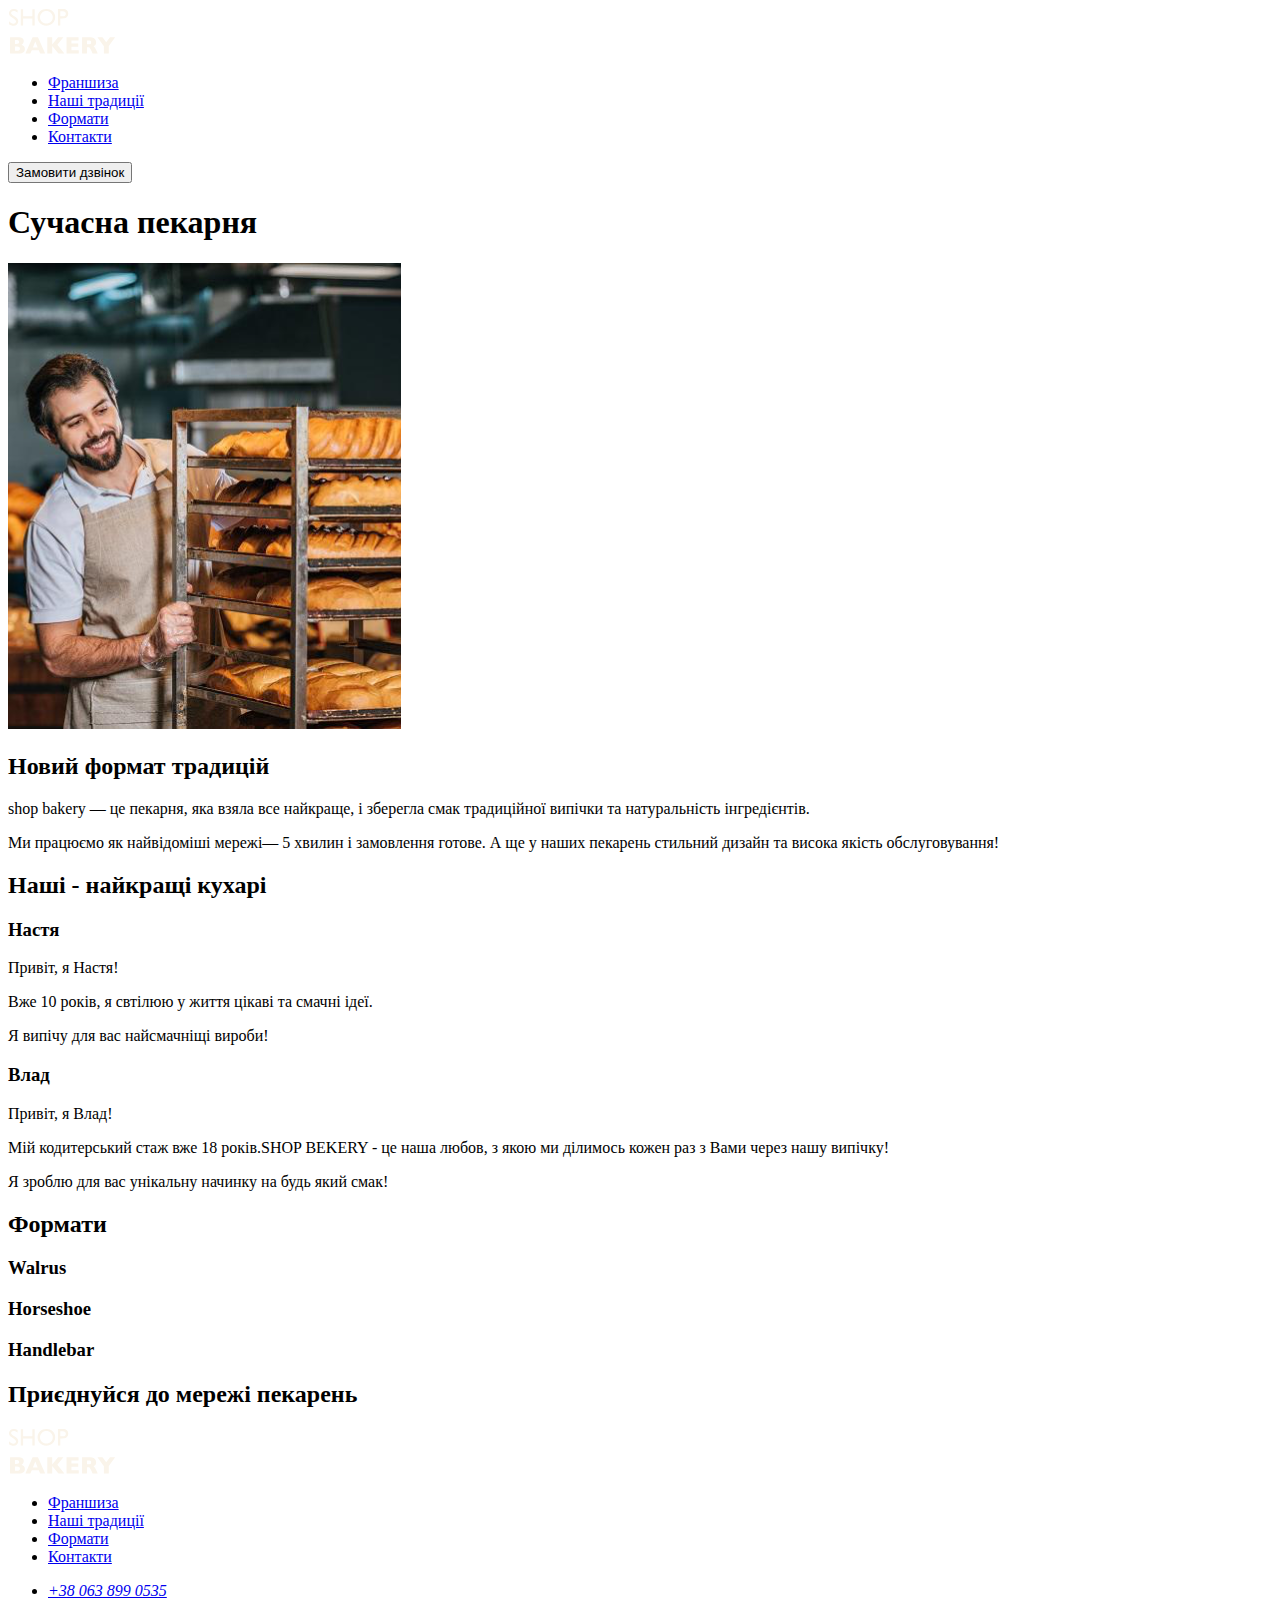
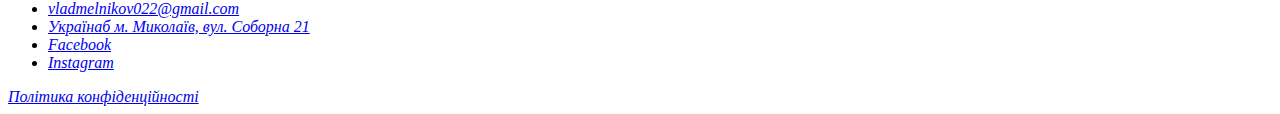
==== index.html @ 8a580784 "Update index.html and add images" ====
<!DOCTYPE html>
<html lang="uk">

<head>
    <meta charset="UTF-8">
    <meta http-equiv="X-UA-Compatible" content="ie=edge">
    <meta name="viewport" content="width=device-width, initial-scale=1.0">
    <title>Сучасна пекарня</title>
</head>

<body>
    <header>
        <nav>
            <a href="#"></a>
            <img src="sources/img/logo.svg" alt="Сучасна пекарня логотип">

            <ul>
                <li><a href="#">Франшиза</a></li>
                <li><a href="#">Наші традиції</a></li>
                <li><a href="#">Формати</a></li>
                <li><a href="#">Контакти</a></li>
            </ul>
        </nav>
        <button type="button">Замовити дзвінок</button>
    </header>

    <main>

        <section>
            <h1>Сучасна пекарня</h1>
            <img src="sources/img/baker-man.png" alt="Випічка батонів">
        </section>
        <section>

            <h2>Новий формат традицій</h2>
            <p><span>shop bakery</span> — це пекарня, яка взяла все найкраще, і зберегла смак традиційної випічки та
                натуральність інгредієнтів.
            </p>
            <p>
                Ми працюємо як найвідоміші мережі—
                <span>5 хвилин і замовлення готове</span>.
                А ще у наших пекарень стильний дизайн
                та висока якість обслуговування!
            </p>

        </section>
        <section>
            <h2>Наші - найкращі кухарі</h2>
            <article>
                <li>
                    <h3>Настя</h3>
                    <P>Привіт, я Настя!</P>
                    <P>
                        Вже 10 років, я свтілюю
                        у життя цікаві та смачні ідеї.
                    </P>
                    <P>
                        Я випічу для вас
                        найсмачніщі вироби!
                    </P>
                </li>
            </article>
            <article>
                <li>
                    <h3>Влад</h3>
                    <P>Привіт, я Влад!</P>
                    <P>
                        Мій кодитерський стаж вже 18 років.SHOP BEKERY - це наша любов, з якою ми ділимось кожен раз з
                        Вами
                        через нашу випічку!
                    </P>
                    <P>Я зроблю для вас унікальну начинку на будь який смак!</P>
                </li>
            </article>
        </section>
        <section>
            <h2>Формати</h2>
            <article>
                <li>
                    <h3 lang="'en">Walrus</h3>
                </li>
            </article>
            <article>
                <li>
                    <h3 lang="'en">Horseshoe</h3>
                </li>
            </article>
            <article>
                <li>
                    <h3 lang="'en">Handlebar</h3>
                </li>
            </article>
        </section>
        <section>
            <h2>Приєднуйся до мережі пекарень</h2>

        </section>

    </main>

    <footer>
        <nav>
            <img src="sources/img/logo.svg" alt="Сучасна пекарня логотип">
            <ul>
                <li><a href="#">Франшиза</a></li>
                <li><a href="#">Наші традиції</a></li>
                <li><a href="#">Формати</a></li>
                <li><a href="#">Контакти</a></li>
            </ul>
        </nav>
        <address>
            <ul>
                <li><a href="tel:+38 063 899 0535">+38 063 899 0535</a></li>
                <li><a href="mailto:vladmelnikov022@gmail.com">vladmelnikov022@gmail.com</a></li>
                <li><a href="https://maps.app.goo.gl/emS9zmw4kf6QyqG59" target="_blank">Українаб м. Миколаїв, вул. Соборна 21</a></li>

                <li><a href="#">Facebook</a></li>
                <li><a href="#">Instagram</a></li>
            </ul>
            <a href="#" target="_blank">Політика конфіденційності</a>
        </address>
        
    </footer>

</body>


</html>
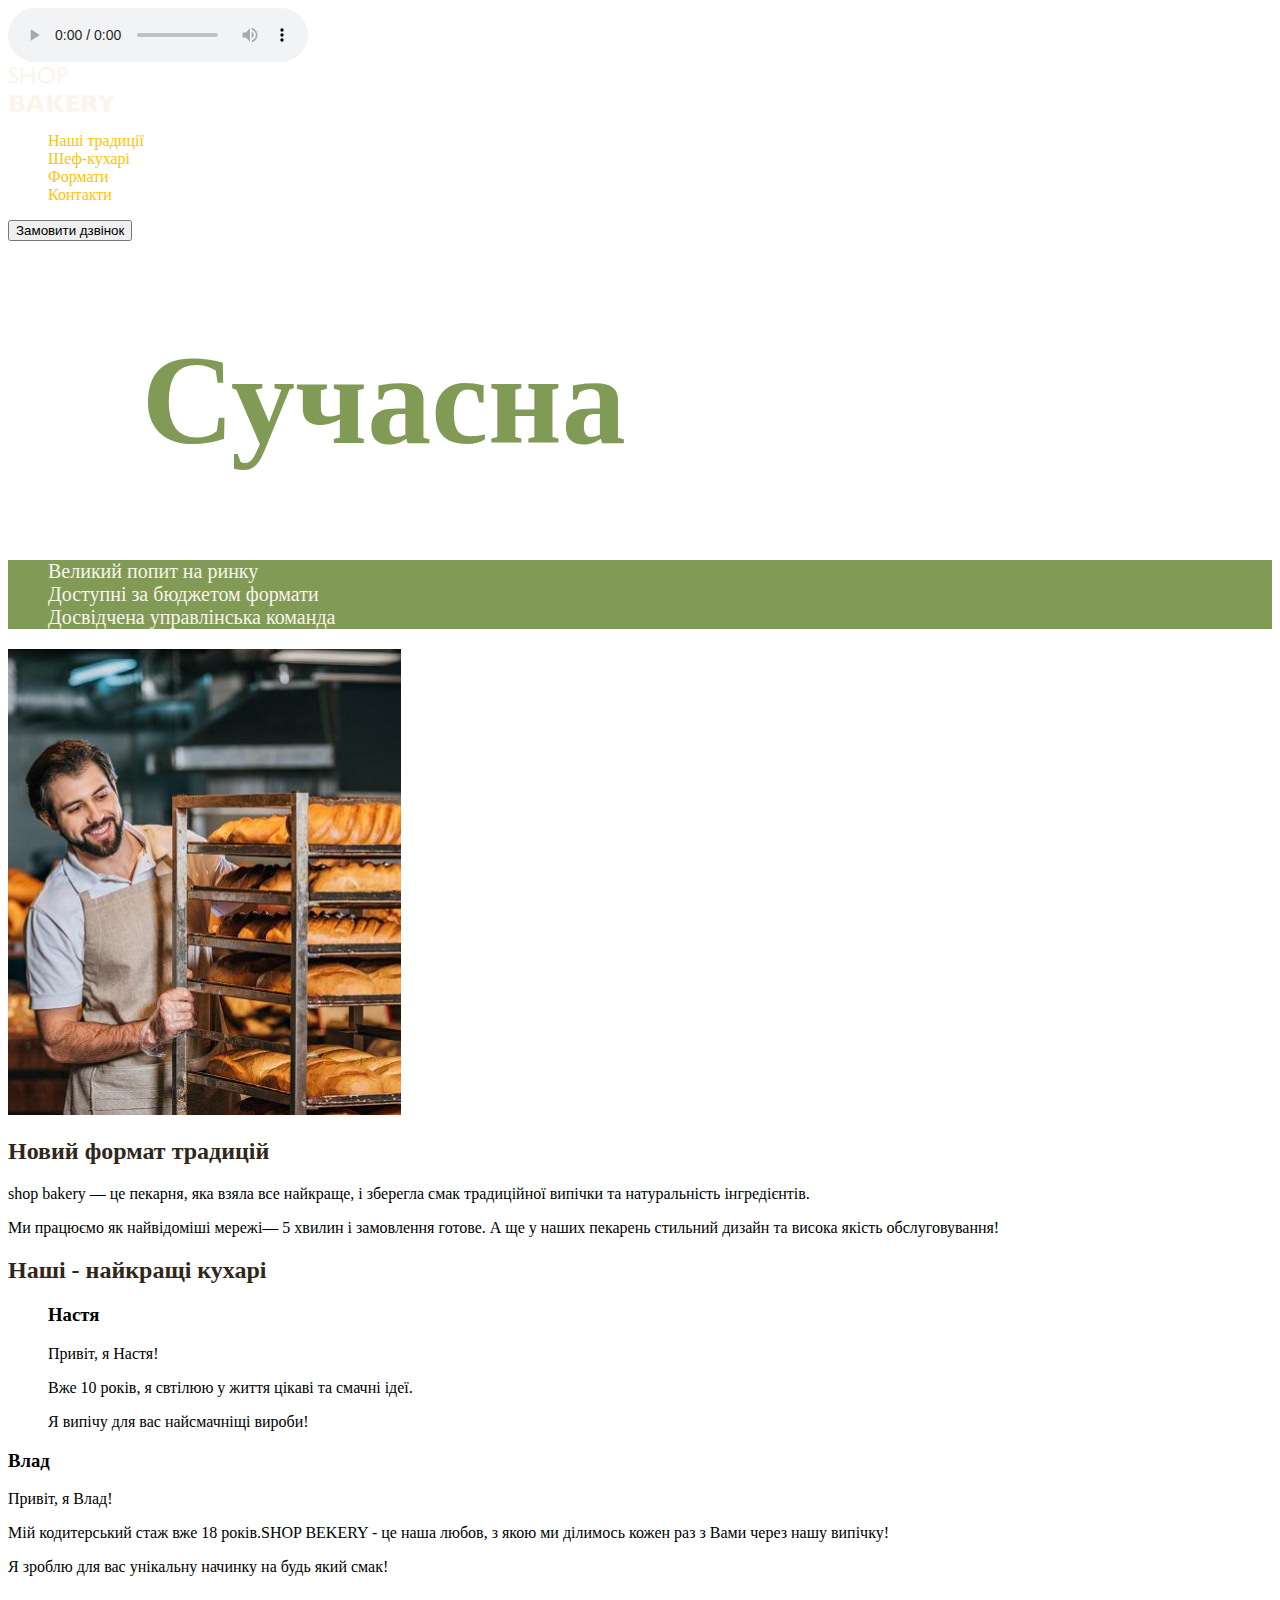
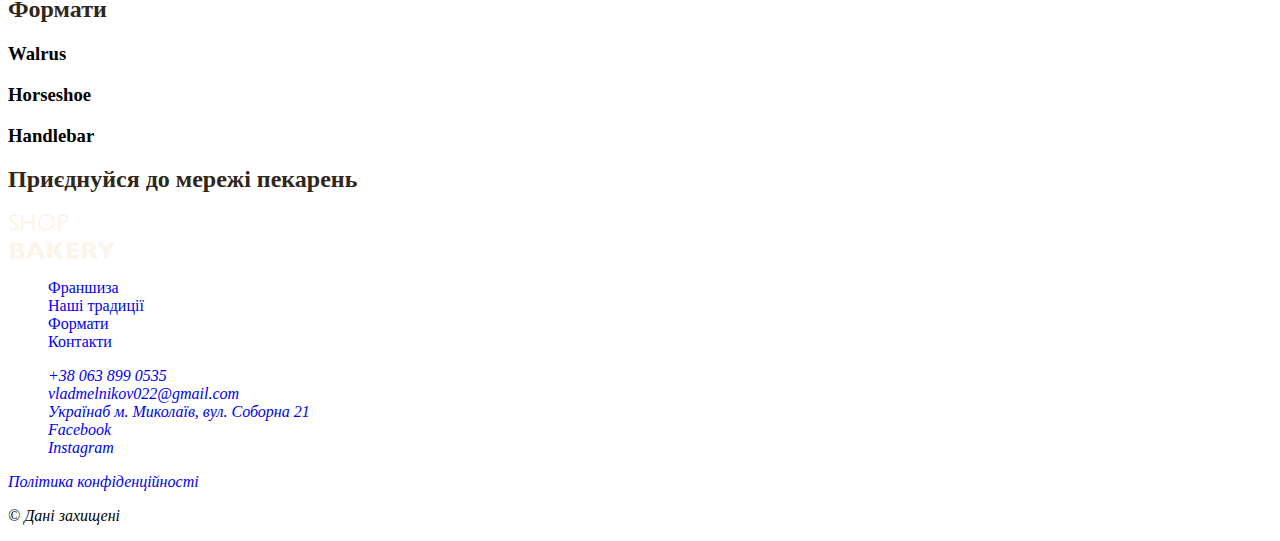
==== commit a72c06fb: "New feautures" ====
--- a/index.html
+++ b/index.html
@@ -6,33 +6,56 @@
     <meta http-equiv="X-UA-Compatible" content="ie=edge">
     <meta name="viewport" content="width=device-width, initial-scale=1.0">
     <title>Сучасна пекарня</title>
+    <link rel="stylesheet" href="./styles/css/styles.css">
 </head>
 
 <body>
     <header>
+
+        <audio controls>
+            <source src="files/path/my.mp3">
+        </audio>
         <nav>
-            <a href="#"></a>
-            <img src="sources/img/logo.svg" alt="Сучасна пекарня логотип">
-
+            <a href="./index.html">
+                <img src="sources/img/logo.svg" alt="Сучасна пекарня логотип">
+            </a>
             <ul>
-                <li><a href="#">Франшиза</a></li>
-                <li><a href="#">Наші традиції</a></li>
-                <li><a href="#">Формати</a></li>
-                <li><a href="#">Контакти</a></li>
+                <li><a class="header-link" href="#tradition-section">Наші традиції</a></li>
+                <li><a class="header-link" href="#chefs-section">Шеф-кухарі</a></li>
+                <li><a class="header-link" href="#formats-section">Формати</a></li>
+                <li><a class="header-link" href="#contact-section">Контакти</a></li>
             </ul>
         </nav>
-        <button type="button">Замовити дзвінок</button>
+        <button class="main-btn">Замовити дзвінок</button>
     </header>
-
     <main>
 
+        
         <section>
-            <h1>Сучасна пекарня</h1>
+            <h1 class="hero-title"><span class="modern-bakery">Сучасна</span> пекарня</h1>
+        </section>
+        
+        <section id="traditions-section">
+            <ul class="advantages-list">
+                <li>Великий попит на ринку</li>
+                <li>Доступні за бюджетом формати</li>
+                <li>Досвідчена управлінська команда</li>
+            </ul>
+        </section>
+        
+        <section id="formats-section">
             <img src="sources/img/baker-man.png" alt="Випічка батонів">
         </section>
+        
+        <section id="chefs-section">
+        </section>
+
+        <section id="contact-section">
+        </section>
+
         <section>
 
-            <h2>Новий формат традицій</h2>
+            <h2 class="main-title">Новий формат традицій</h2>
             <p><span>shop bakery</span> — це пекарня, яка взяла все найкраще, і зберегла смак традиційної випічки та
                 натуральність інгредієнтів.
             </p>
@@ -45,20 +68,22 @@
 
         </section>
         <section>
-            <h2>Наші - найкращі кухарі</h2>
+            <h2 class="main-title">Наші - найкращі кухарі</h2>
             <article>
-                <li>
-                    <h3>Настя</h3>
-                    <P>Привіт, я Настя!</P>
-                    <P>
-                        Вже 10 років, я свтілюю
-                        у життя цікаві та смачні ідеї.
-                    </P>
-                    <P>
-                        Я випічу для вас
-                        найсмачніщі вироби!
-                    </P>
-                </li>
+                <ul>
+                    <li>
+                        <h3>Настя</h3>
+                        <P>Привіт, я Настя!</P>
+                        <P>
+                            Вже 10 років, я свтілюю
+                            у життя цікаві та смачні ідеї.
+                        </P>
+                        <P>
+                            Я випічу для вас
+                            найсмачніщі вироби!
+                        </P>
+                    </li>
+                </ul>
             </article>
             <article>
                 <li>
@@ -74,7 +99,7 @@
             </article>
         </section>
         <section>
-            <h2>Формати</h2>
+            <h2 class="main-title">Формати</h2>
             <article>
                 <li>
                     <h3 lang="'en">Walrus</h3>
@@ -92,7 +117,7 @@
             </article>
         </section>
         <section>
-            <h2>Приєднуйся до мережі пекарень</h2>
+            <h2 class="main-title">Приєднуйся до мережі пекарень</h2>
 
         </section>
 
@@ -112,14 +137,16 @@
             <ul>
                 <li><a href="tel:+38 063 899 0535">+38 063 899 0535</a></li>
                 <li><a href="mailto:vladmelnikov022@gmail.com">vladmelnikov022@gmail.com</a></li>
-                <li><a href="https://maps.app.goo.gl/emS9zmw4kf6QyqG59" target="_blank">Українаб м. Миколаїв, вул. Соборна 21</a></li>
+                <li><a href="https://maps.app.goo.gl/emS9zmw4kf6QyqG59" target="_blank">Українаб м. Миколаїв, вул.
+                        Соборна 21</a></li>
 
                 <li><a href="#">Facebook</a></li>
                 <li><a href="#">Instagram</a></li>
             </ul>
             <a href="#" target="_blank">Політика конфіденційності</a>
+            <p>&copy; Дані захищені</p>
         </address>
-        
+
     </footer>
 
 </body>
--- a/styles/css/styles.css
+++ b/styles/css/styles.css
@@ -0,0 +1,57 @@
+:root {
+    --color-brand: #819b57
+}
+
+button > .main-btn {
+    color: #faf4ea;
+    background-color: var(--color-brand0);
+    border: 2px solid #819b57;
+    border-radius: 8px;
+}
+
+.button:hover {
+    color: crimson;
+    background-color: transparent;
+
+}
+
+.header-link {
+    color: rgb(255, 196, 0);
+}
+
+.header-link:hover {
+    color: #819b57;
+}
+
+ul, a {
+    list-style-type: none;
+    text-decoration: none;
+}
+
+.hero-title {
+    color: var(--bakery-landing-1-c-2, #ffffff);
+    text-align: center;
+    font-family: Poppins;
+    font-size: 128px;
+    font-style: normal;
+    font-weight: 900;
+    line-height: normal;
+}
+
+.modern-bakery {
+    color: #819B57;
+}
+
+.advantages-list {
+    background-color: #819B57;
+    color: var(--bakery-landing-1-background, #FAF4EA);
+    font-family: Poppins;
+    font-size: 20px;
+    font-style: normal;
+    font-weight: 300;
+    line-height: normal;
+}
+
+.main-title {
+    color: #31261A;
+}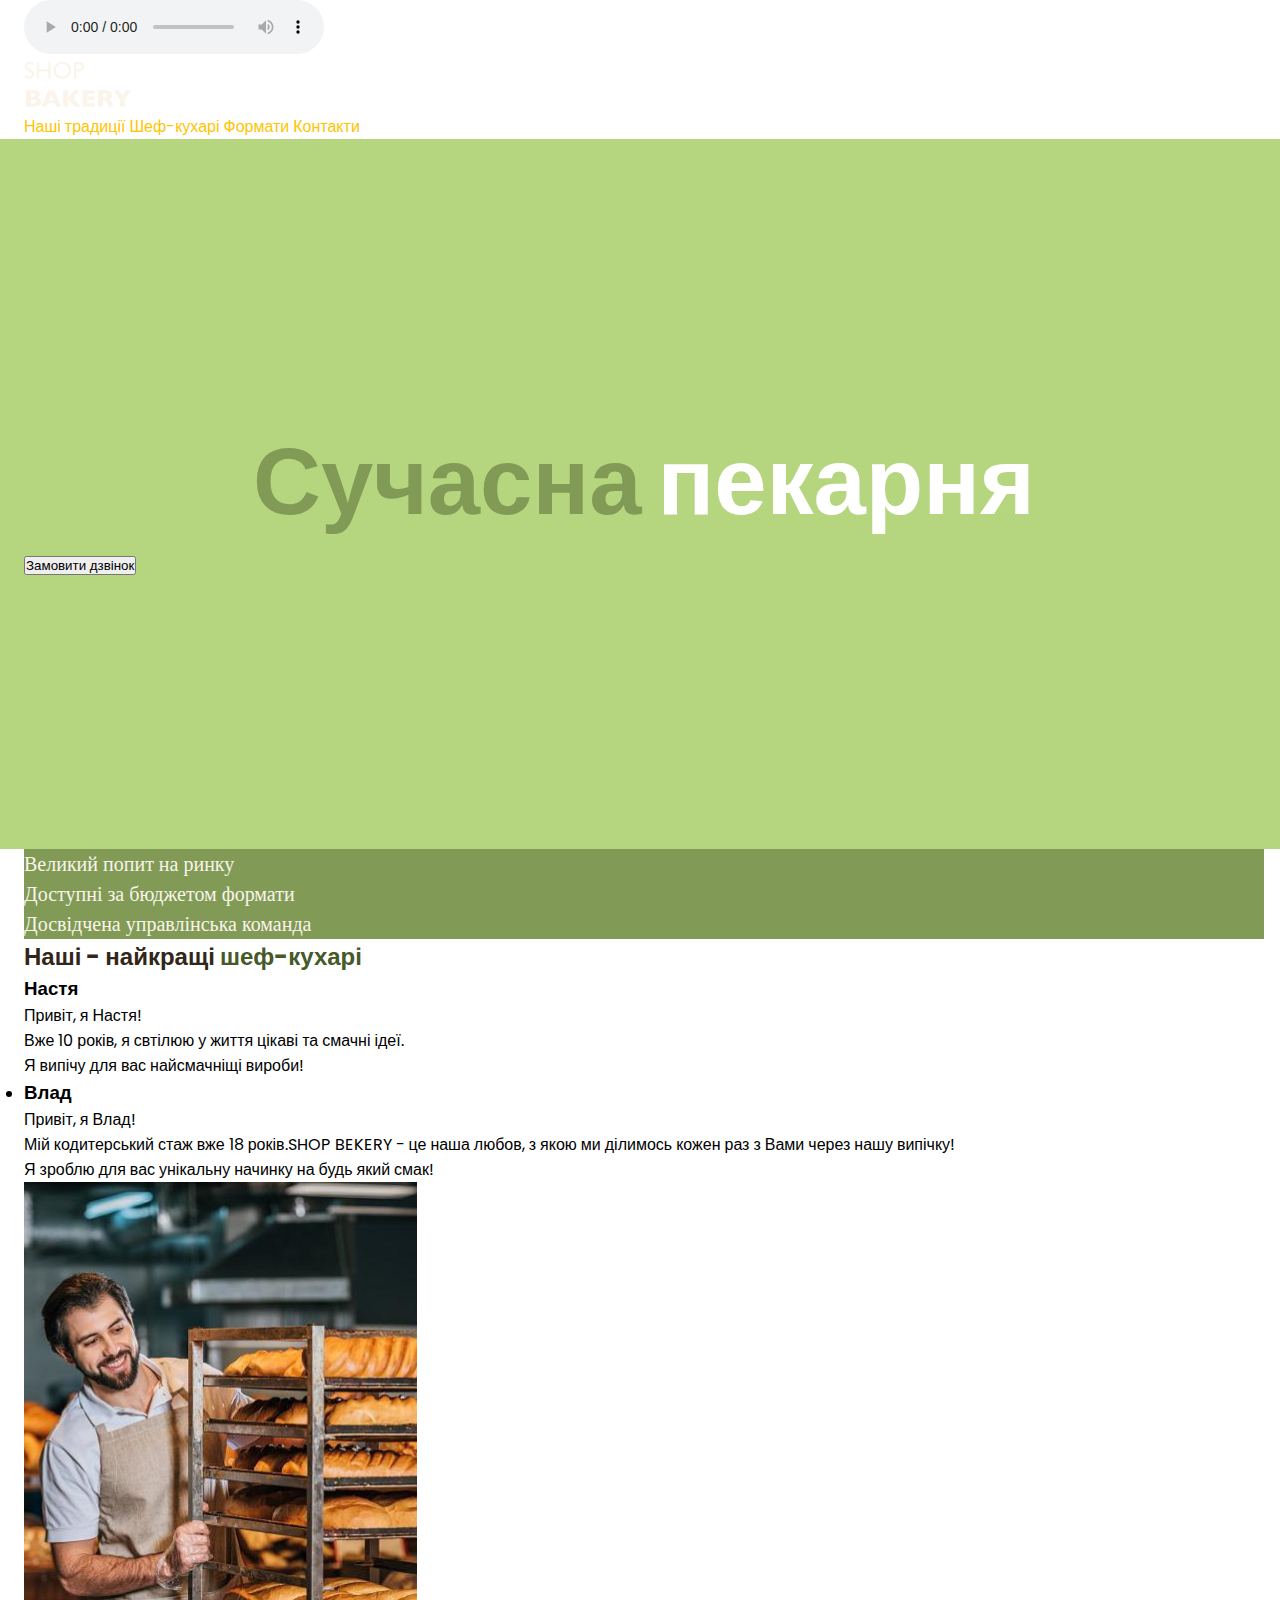
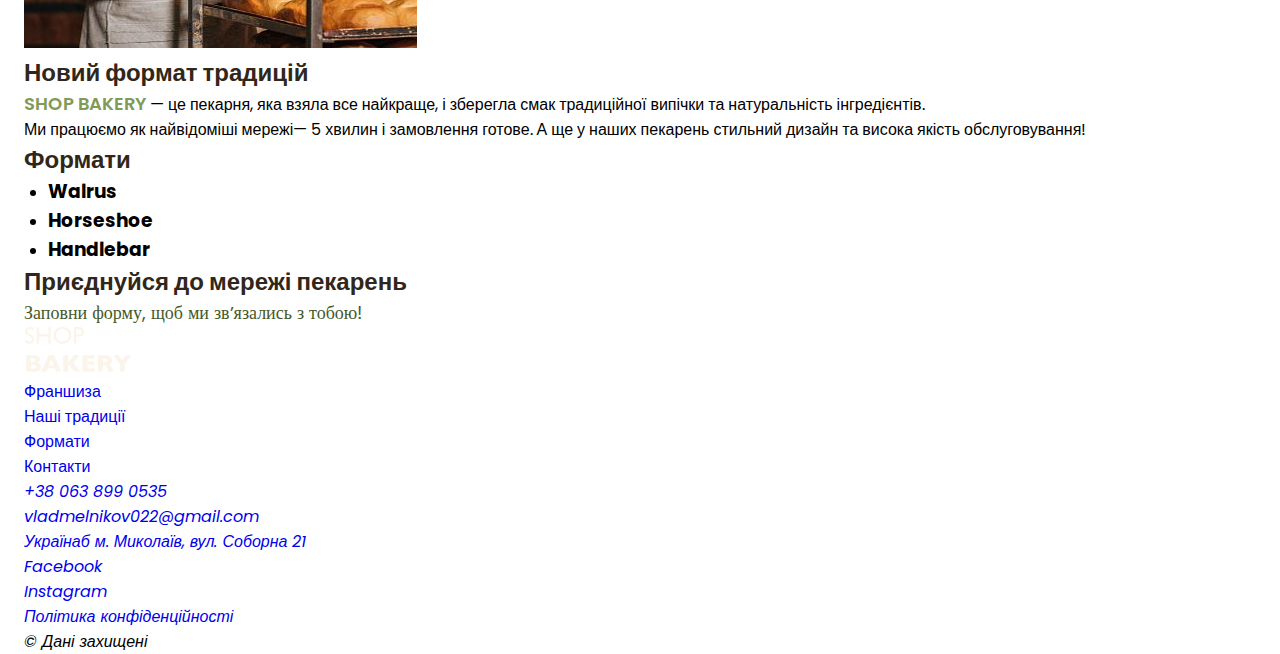
==== commit cec32476: "Add blocks center" ====
--- a/index.html
+++ b/index.html
@@ -6,147 +6,163 @@
     <meta http-equiv="X-UA-Compatible" content="ie=edge">
     <meta name="viewport" content="width=device-width, initial-scale=1.0">
     <title>Сучасна пекарня</title>
+    <link rel="preconnect" href="https://fonts.googleapis.com">
+    <link rel="preconnect" href="https://fonts.gstatic.com" crossorigin>
+    <link href="https://fonts.googleapis.com/css2?family=Poppins:wght@300;400;600;900&display=swap" rel="stylesheet">
     <link rel="stylesheet" href="./styles/css/styles.css">
 </head>
 
 <body>
     <header>
-
-        <audio controls>
-            <source src="files/path/my.mp3">
-        </audio>
-        <nav>
-            <a href="./index.html">
-                <img src="sources/img/logo.svg" alt="Сучасна пекарня логотип">
-            </a>
-            <ul>
-                <li><a class="header-link" href="#tradition-section">Наші традиції</a></li>
-                <li><a class="header-link" href="#chefs-section">Шеф-кухарі</a></li>
-                <li><a class="header-link" href="#formats-section">Формати</a></li>
-                <li><a class="header-link" href="#contact-section">Контакти</a></li>
-            </ul>
-        </nav>
-        <button class="main-btn">Замовити дзвінок</button>
+        <div class="container">
+            <audio controls>
+                <source src="files/path/my.mp3">
+            </audio>
+            <nav>
+                <a href="./index.html"><img src="sources/img/logo.svg" alt="Сучасна пекарня логотип">
+                </a>
+                <ul class="nav-bar">
+                    <li><a class="header-link" href="#tradition-section">Наші традиції</a></li>
+                    <li><a class="header-link" href="#chefs-section">Шеф-кухарі</a></li>
+                    <li><a class="header-link" href="#formats-section">Формати</a></li>
+                    <li><a class="header-link" href="#contact-section">Контакти</a></li>
+                </ul>
+            </nav>
+        </div>
     </header>
     <main>
 
-        
-        <section>
-            <h1 class="hero-title"><span class="modern-bakery">Сучасна</span> пекарня</h1>
+
+        <section class="hero-section">
+            <div class="container">
+                <h1 class="hero-title"><span class="modern-bakery">Сучасна</span> пекарня</h1>
+                <button class="main-btn">Замовити дзвінок</button>
+            </div>
         </section>
-        
+
         <section id="traditions-section">
-            <ul class="advantages-list">
-                <li>Великий попит на ринку</li>
-                <li>Доступні за бюджетом формати</li>
-                <li>Досвідчена управлінська команда</li>
-            </ul>
+            <div class="container">
+                <ul class="advantages-list">
+                    <li>Великий попит на ринку</li>
+                    <li>Доступні за бюджетом формати</li>
+                    <li>Досвідчена управлінська команда</li>
+                </ul>
+            </div>
         </section>
-        
+
         <section id="formats-section">
-            <img src="sources/img/baker-man.png" alt="Випічка батонів">
         </section>
-        
+
         <section id="chefs-section">
+            <div class="container">
+                <h2 class="main-title">Наші - найкращі <span class="chef-cook">шеф-кухарі</span></h2>
+                <article>
+                    <ul>
+                        <li>
+                            <h3>Настя</h3>
+                            <P>Привіт, я Настя!</P>
+                            <P>
+                                Вже 10 років, я свтілюю
+                                у життя цікаві та смачні ідеї.
+                            </P>
+                            <P>
+                                Я випічу для вас
+                                найсмачніщі вироби!
+                            </P>
+                        </li>
+                    </ul>
+                </article>
+                <article>
+                    <li>
+                        <h3>Влад</h3>
+                        <P>Привіт, я Влад!</P>
+                        <P>
+                            Мій кодитерський стаж вже 18 років.SHOP BEKERY - це наша любов, з якою ми ділимось кожен раз
+                            з
+                            Вами
+                            через нашу випічку!
+                        </P>
+                        <P>Я зроблю для вас унікальну начинку на будь який смак!</P>
+                    </li>
+                </article>
+            </div>
         </section>
 
         <section id="contact-section">
         </section>
 
+        <section class="main-section">
+            <div class="container">
+                <img src="sources/img/baker-man.png" alt="Випічка батонів">
+                <h2 class="main-title">Новий формат традицій</h2>
+                <p><span class="shop-name">shop bakery</span> — це пекарня, яка взяла все найкраще, і зберегла смак
+                    традиційної випічки та
+                    натуральність інгредієнтів.
+                </p>
+                <p>
+                    Ми працюємо як найвідоміші мережі—
+                    <span>5 хвилин і замовлення готове</span>.
+                    А ще у наших пекарень стильний дизайн
+                    та висока якість обслуговування!
+                </p>
+            </div>
+        </section>
+
         <section>
-
-            <h2 class="main-title">Новий формат традицій</h2>
-            <p><span>shop bakery</span> — це пекарня, яка взяла все найкраще, і зберегла смак традиційної випічки та
-                натуральність інгредієнтів.
-            </p>
-            <p>
-                Ми працюємо як найвідоміші мережі—
-                <span>5 хвилин і замовлення готове</span>.
-                А ще у наших пекарень стильний дизайн
-                та висока якість обслуговування!
-            </p>
-
+            <div class="container">
+                <h2 class="main-title">Формати</h2>
+                <div class="container">
+                    <article>
+                        <li>
+                            <h3 lang="'en">Walrus</h3>
+                        </li>
+                    </article>
+                    <article>
+                        <li>
+                            <h3 lang="'en">Horseshoe</h3>
+                        </li>
+                    </article>
+                    <article>
+                        <li>
+                            <h3 lang="'en">Handlebar</h3>
+                        </li>
+                    </article>
+                </div>
+            </div>
         </section>
-        <section>
-            <h2 class="main-title">Наші - найкращі кухарі</h2>
-            <article>
-                <ul>
-                    <li>
-                        <h3>Настя</h3>
-                        <P>Привіт, я Настя!</P>
-                        <P>
-                            Вже 10 років, я свтілюю
-                            у життя цікаві та смачні ідеї.
-                        </P>
-                        <P>
-                            Я випічу для вас
-                            найсмачніщі вироби!
-                        </P>
-                    </li>
-                </ul>
-            </article>
-            <article>
-                <li>
-                    <h3>Влад</h3>
-                    <P>Привіт, я Влад!</P>
-                    <P>
-                        Мій кодитерський стаж вже 18 років.SHOP BEKERY - це наша любов, з якою ми ділимось кожен раз з
-                        Вами
-                        через нашу випічку!
-                    </P>
-                    <P>Я зроблю для вас унікальну начинку на будь який смак!</P>
-                </li>
-            </article>
-        </section>
-        <section>
-            <h2 class="main-title">Формати</h2>
-            <article>
-                <li>
-                    <h3 lang="'en">Walrus</h3>
-                </li>
-            </article>
-            <article>
-                <li>
-                    <h3 lang="'en">Horseshoe</h3>
-                </li>
-            </article>
-            <article>
-                <li>
-                    <h3 lang="'en">Handlebar</h3>
-                </li>
-            </article>
-        </section>
-        <section>
-            <h2 class="main-title">Приєднуйся до мережі пекарень</h2>
-
+        <section class="invite-to-us">
+            <div class="container">
+                <h2 class="main-title">Приєднуйся до мережі пекарень</h2>
+                <p>Заповни форму, щоб ми звʼязались з тобою!</p>
+            </div>
         </section>
 
     </main>
 
     <footer>
-        <nav>
-            <img src="sources/img/logo.svg" alt="Сучасна пекарня логотип">
-            <ul>
-                <li><a href="#">Франшиза</a></li>
-                <li><a href="#">Наші традиції</a></li>
-                <li><a href="#">Формати</a></li>
-                <li><a href="#">Контакти</a></li>
-            </ul>
-        </nav>
-        <address>
-            <ul>
-                <li><a href="tel:+38 063 899 0535">+38 063 899 0535</a></li>
-                <li><a href="mailto:vladmelnikov022@gmail.com">vladmelnikov022@gmail.com</a></li>
-                <li><a href="https://maps.app.goo.gl/emS9zmw4kf6QyqG59" target="_blank">Українаб м. Миколаїв, вул.
-                        Соборна 21</a></li>
-
-                <li><a href="#">Facebook</a></li>
-                <li><a href="#">Instagram</a></li>
-            </ul>
-            <a href="#" target="_blank">Політика конфіденційності</a>
-            <p>&copy; Дані захищені</p>
-        </address>
-
+        <div class="container">
+            <nav>
+                <img src="sources/img/logo.svg" alt="Сучасна пекарня логотип">
+                <ul>
+                    <li><a href="#">Франшиза</a></li>
+                    <li><a href="#">Наші традиції</a></li>
+                    <li><a href="#">Формати</a></li>
+                    <li><a href="#">Контакти</a></li>
+                </ul>
+            </nav>
+            <address>
+                <ul>
+                    <li><a href="tel:+38 063 899 0535">+38 063 899 0535</a></li>
+                    <li><a href="mailto:vladmelnikov022@gmail.com">vladmelnikov022@gmail.com</a></li>
+                    <li><a href="https://maps.app.goo.gl/emS9zmw4kf6QyqG59" target="_blank">Українаб м. Миколаїв, вул.
+                            Соборна 21</a></li>
+                    <li><a href="#">Facebook</a></li>
+                    <li><a href="#">Instagram</a></li>
+                </ul>
+                <a href="#" target="_blank">Політика конфіденційності</a>
+                <p>&copy; Дані захищені</p>
+            </address>
+        </div>
     </footer>
 
 </body>
--- a/styles/css/styles.css
+++ b/styles/css/styles.css
@@ -1,5 +1,25 @@
+* {
+    margin: 0;
+    padding: 0;
+}
+
+.container {
+    width: 100%;
+    max-width: 1240px;
+    margin: 0 auto;
+    padding: 0 24px;
+}
+
 :root {
     --color-brand: #819b57
+}
+
+.nav-bar li {
+    display: inline;
+}
+
+body {
+    font-family: 'Poppins', sans-serif;
 }
 
 button > .main-btn {
@@ -31,11 +51,16 @@
 .hero-title {
     color: var(--bakery-landing-1-c-2, #ffffff);
     text-align: center;
-    font-family: Poppins;
-    font-size: 128px;
+    font-family: Poppins, sans-serif;
+    font-size: 94px;
     font-style: normal;
     font-weight: 900;
     line-height: normal;
+}
+
+.hero-section {
+    padding: 272px 0;
+    background-color: #b5d67f;
 }
 
 .modern-bakery {
@@ -54,4 +79,33 @@
 
 .main-title {
     color: #31261A;
+}
+
+/* .container img {
+    display: block;
+    justify-content: end;
+} */
+
+.chef-cook {
+    color:#465929;
+}
+
+.shop-name {
+    color:#819B57;
+    font-family: Poppins;
+    font-size: 18px;
+    font-style: normal;
+    font-weight: 600;
+    line-height: normal;
+    text-transform: uppercase;
+}
+
+.invite-to-us p {
+    color: var(--bakery-landing-13, #465929);
+    width: 605px;
+    font-family: Poppins;
+    font-size: 18px;
+    font-style: normal;
+    font-weight: 400;
+    line-height: normal;
 }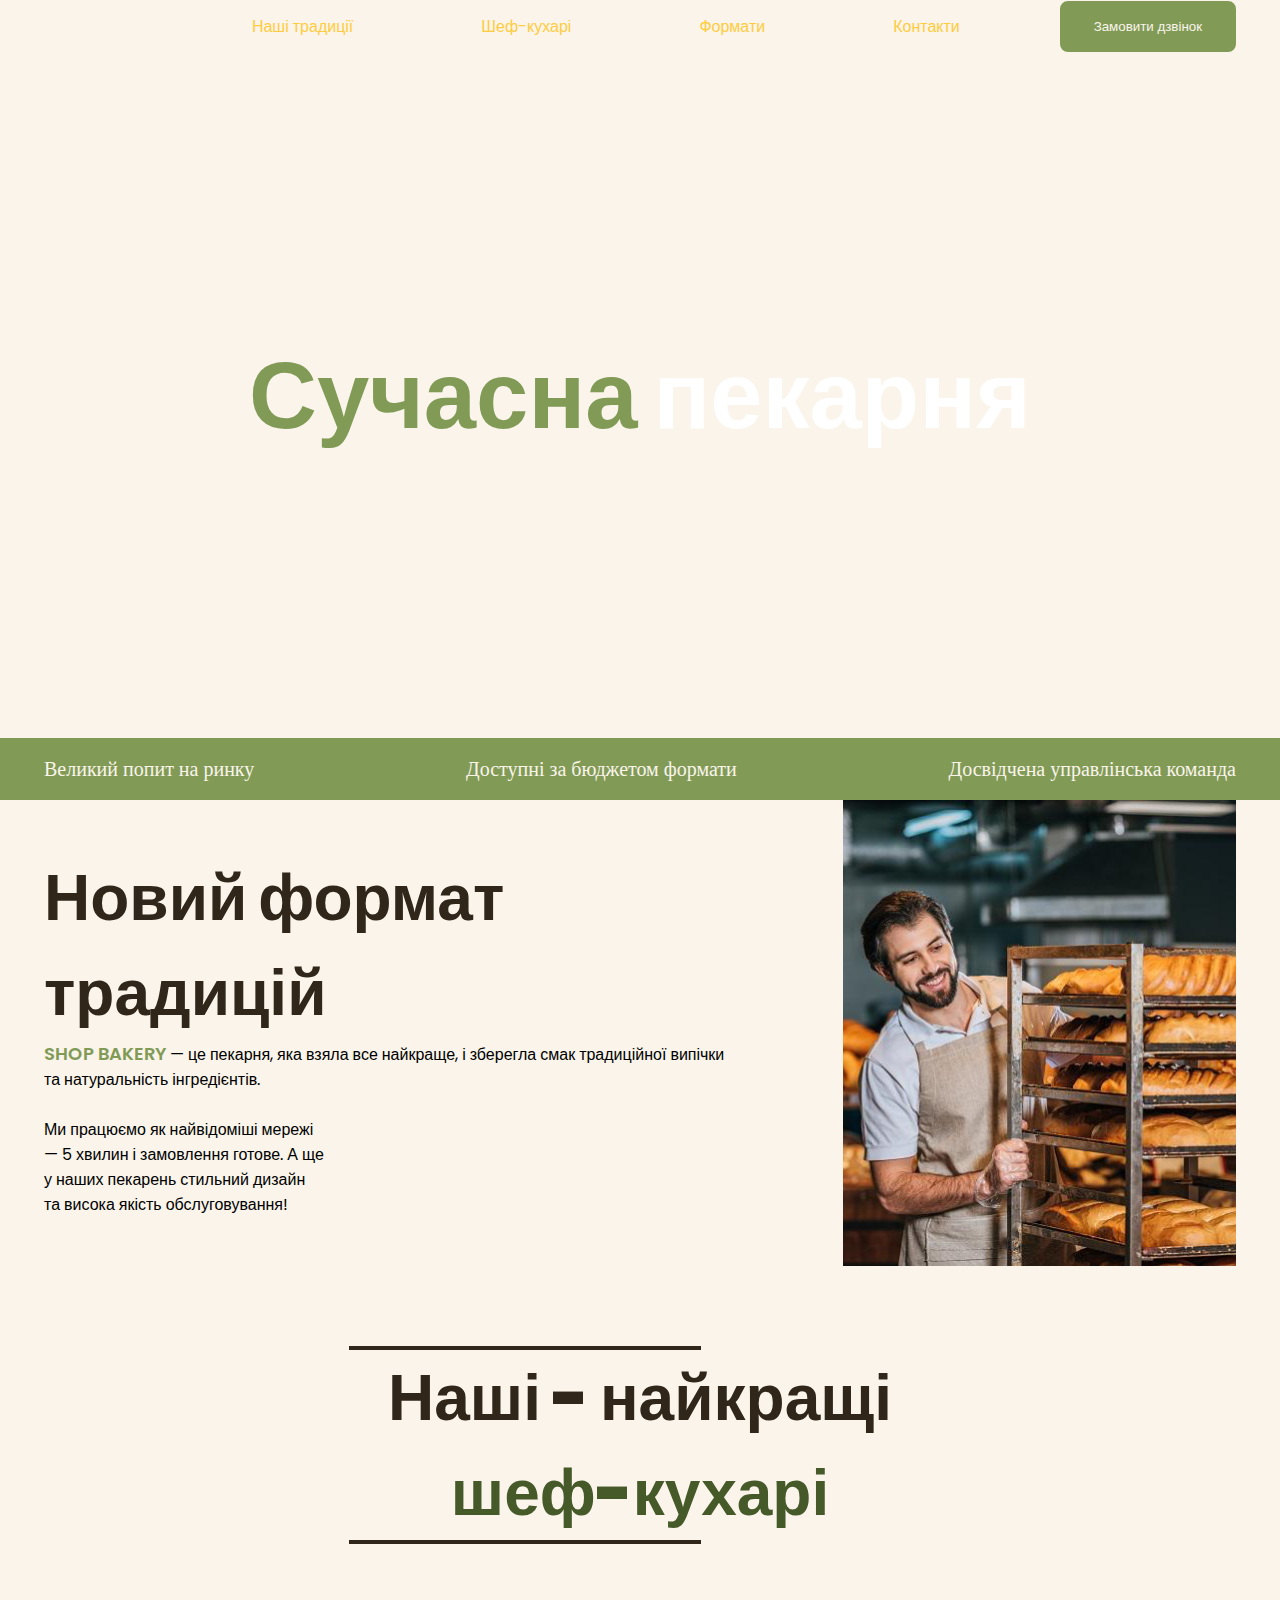
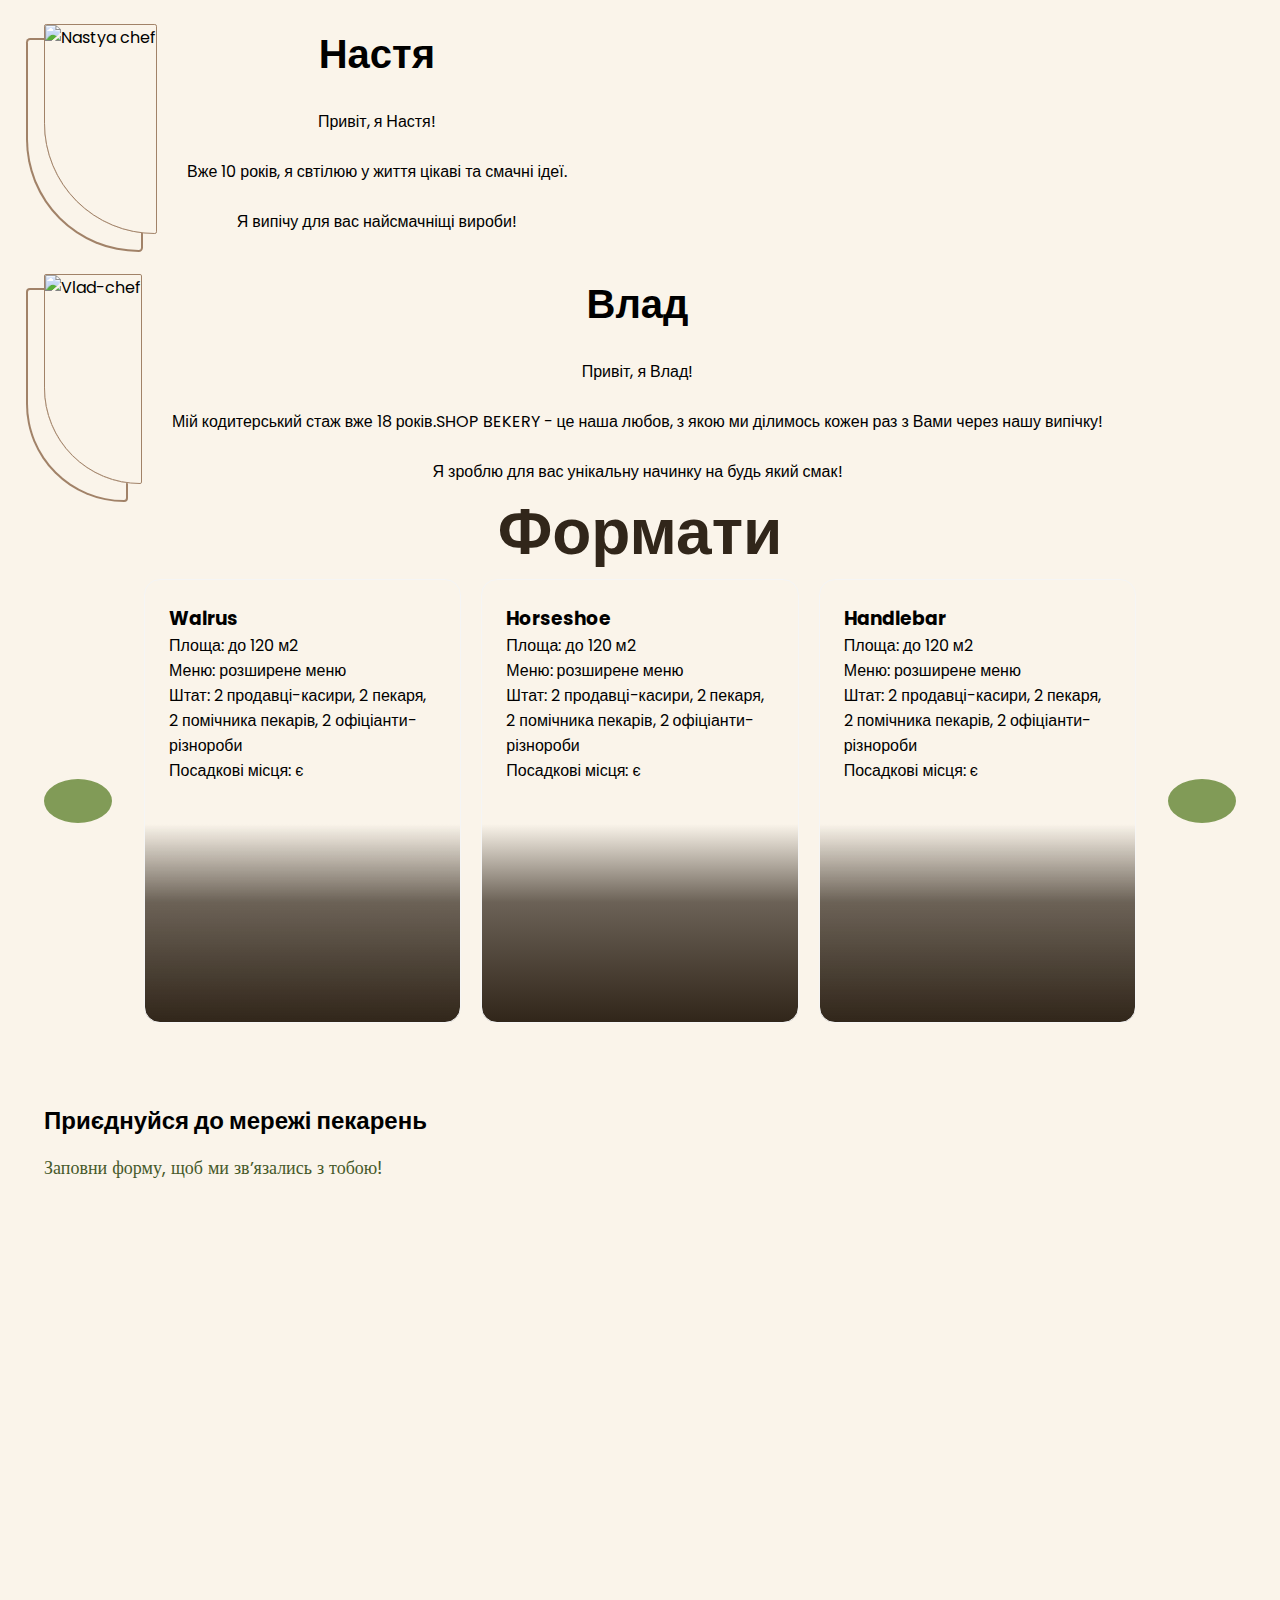
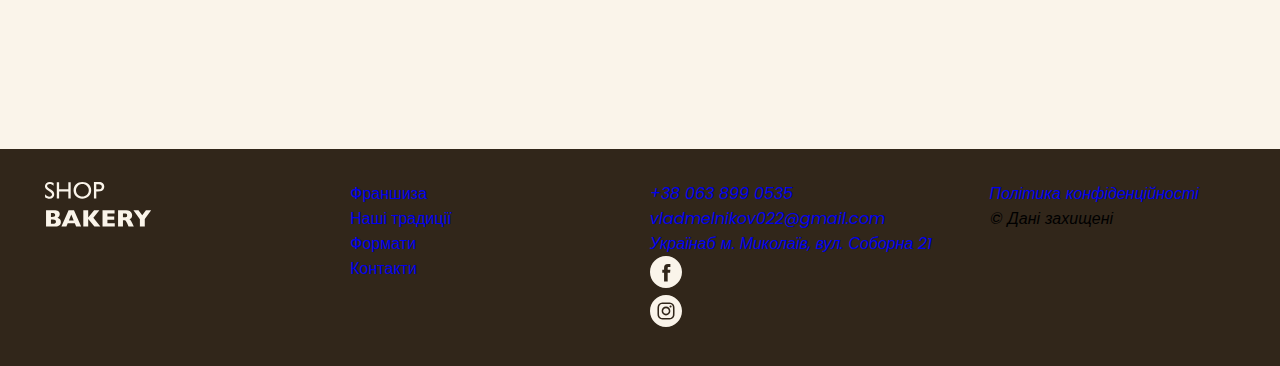
==== commit c6680dde: "New updateds:" ====
--- a/index.html
+++ b/index.html
@@ -15,33 +15,33 @@
 <body>
     <header>
         <div class="container">
-            <audio controls>
-                <source src="files/path/my.mp3">
-            </audio>
-            <nav>
-                <a href="./index.html"><img src="sources/img/logo.svg" alt="Сучасна пекарня логотип">
-                </a>
-                <ul class="nav-bar">
-                    <li><a class="header-link" href="#tradition-section">Наші традиції</a></li>
-                    <li><a class="header-link" href="#chefs-section">Шеф-кухарі</a></li>
-                    <li><a class="header-link" href="#formats-section">Формати</a></li>
-                    <li><a class="header-link" href="#contact-section">Контакти</a></li>
-                </ul>
-            </nav>
+            <div class="header-container">
+                <nav class="header-nav">
+                    </a>
+                    <ul class="nav-bar header-menu">
+                        <a href="#"><img src="sources/img/logo.svg" alt="Сучасна пекарня логотип">
+                            <li><a class="header-item" href="#traditions-section">Наші традиції</a></li>
+                            <li><a class="header-item" href="#chefs-section">Шеф-кухарі</a></li>
+                            <li><a class="header-item" href="#formats-section">Формати</a></li>
+                            <li><a class="header-item" href="#contact-section">Контакти</a></li>
+                    </ul>
+                </nav>
+                <button class="main-btn">Замовити дзвінок</button>
+            </div>
         </div>
     </header>
+
+
     <main>
-
-
         <section class="hero-section">
             <div class="container">
                 <h1 class="hero-title"><span class="modern-bakery">Сучасна</span> пекарня</h1>
-                <button class="main-btn">Замовити дзвінок</button>
-            </div>
-        </section>
-
-        <section id="traditions-section">
-            <div class="container">
+            </div>
+        </section>
+
+        <section class="advantages-section">
+            <div class="container">
+                <!-- <h2>Наші переваги</h2> -->
                 <ul class="advantages-list">
                     <li>Великий попит на ринку</li>
                     <li>Доступні за бюджетом формати</li>
@@ -50,118 +50,195 @@
             </div>
         </section>
 
-        <section id="formats-section">
-        </section>
-
-        <section id="chefs-section">
-            <div class="container">
-                <h2 class="main-title">Наші - найкращі <span class="chef-cook">шеф-кухарі</span></h2>
-                <article>
-                    <ul>
+        <section class="traditions-section">
+            <div class="container">
+                <div class="traditions-container">
+                    <div class="tradirions-content">
+                        <h2 class="main-title">Новий формат традицій</h2>
+                        <p><span class="shop-name">shop bakery</span> — це пекарня, яка взяла все найкраще, і зберегла
+                            смак
+                            традиційної випічки та
+                            натуральність інгредієнтів.
+                        </p>
+                        <br>
+                        <p class="traditions-text">
+                            Ми працюємо як найвідоміші мережі—
+                            <span>5 хвилин і замовлення готове</span>.
+                            А ще у наших пекарень стильний дизайн
+                            та висока якість обслуговування!
+                        </p>
+                    </div>
+                    <img src="sources/img/baker-man.png" alt="Випічка батонів">
+                </div>
+            </div>
+        </section>
+
+        <section class="chef-section" id="chefs-section">
+            <div class="container">
+                <h2 class="main-title chefs-title">Наші - найкращі <span class="chef-cook">шеф-кухарі</span></h2>
+
+
+                <ul class="chefs-list">
+                    <li class="chefs-item">
+                        <article class="chef-card">
+                            <img class="chef-photo"
+                                src="file:///D:/Dev_projects/Genius.space/sources/img/nastya-chef.jpg"
+                                alt="Nastya chef">
+                            <div>
+                                <h3 class="name-title">Настя</h3>
+                                <br>
+                                <P class="chef-text">Привіт, я Настя!</P>
+                                <br>
+                                <P class="chef-text">
+                                    Вже 10 років, я свтілюю
+                                    у життя цікаві та смачні ідеї.
+                                </P>
+                                <br>
+                                <P class="chef-text">
+                                    Я випічу для вас
+                                    найсмачніщі вироби!
+                                </P>
+                            </div>
+                        </article>
+                    </li>
+                    <li class="chefs-item">
+                        <article class="chef-card">
+                            <img class="chef-photo" src="file:///D:/Dev_projects/Genius.space/sources/img/vlad-chef.png"
+                                alt="Vlad-chef">
+                            <div>
+                                <h3 class="name-title">Влад</h3>
+                                <br>
+                                <P class="chef-text">Привіт, я Влад!</P>
+                                <br>
+                                <P class="chef-text">
+                                    Мій кодитерський стаж вже 18 років.SHOP BEKERY - це наша любов, з якою ми ділимось
+                                    кожен
+                                    раз
+                                    з
+                                    Вами
+                                    через нашу випічку!
+                                </P>
+                                <br>
+                                <P class="chef-text">Я зроблю для вас унікальну начинку на будь який смак!</P>
+                            </div>
+                        </article>
+                    </li>
+                </ul>
+            </div>
+        </section>
+
+        <section class="section" id="formats-section">
+            <div class="container">
+                <h2 class="main-title section-title centered">Формати</h2>
+                <div class="formats-container">
+                    <button class="carousel-button" type="button">
+                        <svg class="carousel-arrow" width="32" height="32">
+                            <use href="/sources/img/icons.svg#arrow-left.svg"></use>
+                        </svg>
+                    </button>
+                    <ul class="formats-list">
+                        <li class="formats-item">
+                            <article class="format-card">
+                                <h3 lang="'en">Walrus</h3>
+                                <p>Площа: до 120 м2
+                                    <br>Меню: розширене меню
+                                    <br> Штат: 2 продавці-касири, 2 пекаря, 2 помічника пекарів, 2 офіціанти-різнороби
+                                    <br>Посадкові місця: є
+                                </p>
+                            </article>
+                        </li>
+                        <li class="formats-item">
+                            <article class="format-card">
+                                <h3 lang="'en">Horseshoe</h3>
+                                <p>Площа: до 120 м2
+                                    <br> Меню: розширене меню
+                                    <br> Штат: 2 продавці-касири, 2 пекаря, 2 помічника пекарів, 2 офіціанти-різнороби
+                                    <br>Посадкові місця: є
+                                </p>
+                            </article>
+                        <li class="formats-item">
+                            <article class="format-card">
+                                <h3 lang="'en">Handlebar</h3>
+                                <p>Площа: до 120 м2
+                                    <br> Меню: розширене меню
+                                    <br> Штат: 2 продавці-касири, 2 пекаря, 2 помічника пекарів, 2 офіціанти-різнороби
+                                    <br>Посадкові місця: є
+                                </p>
+                            </article>
+                        </li>
+                    </ul>
+                    <button class="carousel-button" type="button">
+                        <svg class="carousel-arrow" width="32" height="32">
+                            <use href="/sources/img/icons.svg#arrow-left.svg"></use>
+                        </svg>
+                    </button>
+                </div>
+            </div>
+        </section>
+
+        <section class="section contact-section" id="contact-section">
+            <div class="container">
+                <div class="contact-container">
+                    <div class="contact-form">
+                        <h2 class="contact-title section-title">Приєднуйся до мережі пекарень</h2>
+                        <p>Заповни форму, щоб ми звʼязались з тобою!</p>
+                    </div>
+                    <iframe class="contact-map"
+                    width="603"
+                    height="550"
+                    src="https://www.google.com/maps/embed?pb=!1m18!1m12!1m3!1d2722.783632399075!2d31.987353900524884!3d46.96594100450197!2m3!1f0!2f0!3f0!3m2!1i1024!2i768!4f13.1!3m3!1m2!1s0x40c5c96683a80159%3A0xf41c577b509234d3!2z0LLRg9C70LjRhtGPINCh0L7QsdC-0YDQvdCwLCAyMSwg0JzQuNC60L7Qu9Cw0ZfQsiwg0JzQuNC60L7Qu9Cw0ZfQstGB0YzQutCwINC-0LHQu9Cw0YHRgtGMLCA1NDAwMA!5e0!3m2!1sru!2sua!4v1699105546161!5m2!1sru!2sua" width="600" height="450" style="border:0;" allowfullscreen="" loading="lazy" referrerpolicy="no-referrer-when-downgrade">
+                    </iframe>
+                    
+                </div>
+            </div>
+        </section>
+
+    </main>
+
+    <footer class="footer">
+        <div class="container">
+            <div class="footer-container">
+                <nav class="footer-nav">
+                    <div class="footer-logo">
+                        <a href="index.html">
+                            <img src="sources/img/logo.svg" alt="Сучасна пекарня логотип">
+                        </a>
+                    </div>
+                    <ul class="footer-menu">
+                        <li><a href="#">Франшиза</a></li>
+                        <li><a href="#">Наші традиції</a></li>
+                        <li><a href="#">Формати</a></li>
+                        <li><a href="#">Контакти</a></li>
+                    </ul>
+                </nav>
+                <address class="footer-address">
+                    <ul class="address-list">
+                        <li><a href="tel:+38 063 899 0535">+38 063 899 0535</a></li>
+                        <li><a href="mailto:vladmelnikov022@gmail.com">vladmelnikov022@gmail.com</a></li>
+                        <li><a href="https://maps.app.goo.gl/emS9zmw4kf6QyqG59" target="_blank">Українаб м. Миколаїв, вул.
+                                Соборна 21</a></li>
                         <li>
-                            <h3>Настя</h3>
-                            <P>Привіт, я Настя!</P>
-                            <P>
-                                Вже 10 років, я свтілюю
-                                у життя цікаві та смачні ідеї.
-                            </P>
-                            <P>
-                                Я випічу для вас
-                                найсмачніщі вироби!
-                            </P>
-                        </li>
-                    </ul>
-                </article>
-                <article>
-                    <li>
-                        <h3>Влад</h3>
-                        <P>Привіт, я Влад!</P>
-                        <P>
-                            Мій кодитерський стаж вже 18 років.SHOP BEKERY - це наша любов, з якою ми ділимось кожен раз
-                            з
-                            Вами
-                            через нашу випічку!
-                        </P>
-                        <P>Я зроблю для вас унікальну начинку на будь який смак!</P>
-                    </li>
-                </article>
-            </div>
-        </section>
-
-        <section id="contact-section">
-        </section>
-
-        <section class="main-section">
-            <div class="container">
-                <img src="sources/img/baker-man.png" alt="Випічка батонів">
-                <h2 class="main-title">Новий формат традицій</h2>
-                <p><span class="shop-name">shop bakery</span> — це пекарня, яка взяла все найкраще, і зберегла смак
-                    традиційної випічки та
-                    натуральність інгредієнтів.
-                </p>
-                <p>
-                    Ми працюємо як найвідоміші мережі—
-                    <span>5 хвилин і замовлення готове</span>.
-                    А ще у наших пекарень стильний дизайн
-                    та висока якість обслуговування!
-                </p>
-            </div>
-        </section>
-
-        <section>
-            <div class="container">
-                <h2 class="main-title">Формати</h2>
-                <div class="container">
-                    <article>
+                            <a href="#">
+                                <svg class="adress-icon" width="32" height="32">
+                                    <use href="/sources/img/icons.svg#icon-facebook">
+                                    </use>
+                                </svg>
+                            </a>
+                        </li>
                         <li>
-                            <h3 lang="'en">Walrus</h3>
-                        </li>
-                    </article>
-                    <article>
-                        <li>
-                            <h3 lang="'en">Horseshoe</h3>
-                        </li>
-                    </article>
-                    <article>
-                        <li>
-                            <h3 lang="'en">Handlebar</h3>
-                        </li>
-                    </article>
-                </div>
-            </div>
-        </section>
-        <section class="invite-to-us">
-            <div class="container">
-                <h2 class="main-title">Приєднуйся до мережі пекарень</h2>
-                <p>Заповни форму, щоб ми звʼязались з тобою!</p>
-            </div>
-        </section>
-
-    </main>
-
-    <footer>
-        <div class="container">
-            <nav>
-                <img src="sources/img/logo.svg" alt="Сучасна пекарня логотип">
-                <ul>
-                    <li><a href="#">Франшиза</a></li>
-                    <li><a href="#">Наші традиції</a></li>
-                    <li><a href="#">Формати</a></li>
-                    <li><a href="#">Контакти</a></li>
-                </ul>
-            </nav>
-            <address>
-                <ul>
-                    <li><a href="tel:+38 063 899 0535">+38 063 899 0535</a></li>
-                    <li><a href="mailto:vladmelnikov022@gmail.com">vladmelnikov022@gmail.com</a></li>
-                    <li><a href="https://maps.app.goo.gl/emS9zmw4kf6QyqG59" target="_blank">Українаб м. Миколаїв, вул.
-                            Соборна 21</a></li>
-                    <li><a href="#">Facebook</a></li>
-                    <li><a href="#">Instagram</a></li>
-                </ul>
-                <a href="#" target="_blank">Політика конфіденційності</a>
-                <p>&copy; Дані захищені</p>
-            </address>
+                            <a href="#">
+                                <svg class="adress-icon" width="32" height="32">
+                                    <use href="/sources/img/icons.svg#icon-instagram"></use>
+                                </svg>
+                            </a>
+                        </li>
+                    </ul>
+                    <div class="address-info">
+                        <a href="#" target="_blank">Політика конфіденційності</a>
+                        <p>&copy; Дані захищені</p>
+                    </div>
+                </address>
+            </div>
         </div>
     </footer>
 
--- a/styles/css/styles.css
+++ b/styles/css/styles.css
@@ -1,6 +1,13 @@
-* {
+*, 
+*::before, 
+*::after {
     margin: 0;
     padding: 0;
+    box-sizing: border-box;
+}
+
+a {
+    display: inline-block;
 }
 
 .container {
@@ -11,7 +18,8 @@
 }
 
 :root {
-    --color-brand: #819b57
+    --color-brand: #819b57;
+    --color-background: #faf4ea;
 }
 
 .nav-bar li {
@@ -20,33 +28,68 @@
 
 body {
     font-family: 'Poppins', sans-serif;
-}
-
-button > .main-btn {
-    color: #faf4ea;
-    background-color: var(--color-brand0);
-    border: 2px solid #819b57;
+    background-color: var(--color-background);
+}
+
+button {
+    display: flex;
+    padding: 16px 32px;
+    align-items: flex-start;
+    gap: 10px;
     border-radius: 8px;
-}
-
-.button:hover {
+    border: 2px solid #819B57;
+    background: #819B57;
+    color: #FAF4EA;
+    text-align: center;
+}
+
+button:hover {
+    background-color: #FAF4EA;
+    color: var(--color-brand);
+    cursor: pointer;
+}
+
+/* .button:hover {
     color: crimson;
     background-color: transparent;
 
-}
-
-.header-link {
-    color: rgb(255, 196, 0);
-}
-
-.header-link:hover {
+} */
+
+.header-item {
+    color: rgb(255, 204, 63);
+    margin-right: 64px;
+    font-family: Poppins, sans-serif;
+    font-weight: 400;
+}
+
+.header-item:hover {
     color: #819b57;
+}
+
+.header-container {
+    display: flex;
+    align-items: center;
+}
+
+.header-nav {
+    display: flex;
+    align-items: center;
+    flex-grow: 1;
+}
+
+.header-menu {
+    display: flex;
+    align-items: center;
+    gap: 64px;
+    flex-grow: 1;
+    justify-content: center;
 }
 
 ul, a {
     list-style-type: none;
     text-decoration: none;
 }
+
 
 .hero-title {
     color: var(--bakery-landing-1-c-2, #ffffff);
@@ -60,15 +103,30 @@
 
 .hero-section {
     padding: 272px 0;
-    background-color: #b5d67f;
+}
+
+.hero-section {
+    background-image: url('file:///D:/Dev_projects/Genius.space/sources/img/couple.jpg');
+    background-repeat: no-repeat;
+    background-position: center;
+    background-size: cover;
 }
 
 .modern-bakery {
     color: #819B57;
 }
 
+.advantages-section {
+    display: flex;
+    align-items: center;
+    justify-content: center;
+    background-color: #819B57;
+    padding: 16px 0;
+}
+
 .advantages-list {
-    background-color: #819B57;
+    display: flex;
+    justify-content: space-between;
     color: var(--bakery-landing-1-background, #FAF4EA);
     font-family: Poppins;
     font-size: 20px;
@@ -77,14 +135,107 @@
     line-height: normal;
 }
 
+.traditions-container {
+    display: flex;
+    gap: 100px;
+    align-items: center;
+}
+
+.traditions-text {
+    max-width: 280px;
+}
+
 .main-title {
     color: #31261A;
-}
-
-/* .container img {
+    font-size: 64px;
+    font-weight: 900;
+}
+
+
+
+/* Chefs Section */
+#chefs-section {
+    margin-top: 80px;
+}
+
+.name-title {
+    font-weight: 700;
+    font-size: 40px;
+}
+
+.chefs-title {
+    max-width: 582px;
+    margin-bottom: 80px;
+    margin: 0px auto 80px;
+    text-align: center;
+}
+
+.chefs-title::after {
     display: block;
-    justify-content: end;
-} */
+    width: 352px;
+    content: '';
+    border: 2px solid #31261A;
+}
+
+.chefs-title::before {
+    display: block;
+    width: 352px;
+    content: '';
+    border: 2px solid #31261A;
+}
+
+.chefs-list {
+    display: flex;
+    gap: 40px 30px;
+    flex-wrap: wrap;
+}
+
+.chefs-item {
+    flex-basis: calc(100% - 30px / 2);
+}
+
+.chef-card {
+    display: flex;
+    gap: 30px;
+}
+
+.chef-photo {
+    border-radius: 4px 4px 4px 200px;
+    border: 1px solid var(--bakery-landing-14, #A18268);
+    box-shadow: -16px 16px 0 0 var(--color-background), -16px 16px 0 2px #A18268;
+}
+
+
+
+/* Formats section */
+.formats-container {
+    display: flex;
+    gap: 32px;
+    align-items: center;
+}
+
+.formats-list {
+    display: flex;
+    gap: 20px;
+}
+
+.section-title.centered, .chef-section {
+    text-align: center;
+}
+
+.formats-item {
+    flex-basis: calc((100%-40px) / 3);
+}
+
+.format-card {
+    height: 444px;
+    padding: 24px;
+    border: 1px solid whitesmoke;
+    border-radius: 16px;
+    background-image: url('file:///D:/Dev_projects/Genius.space/sources/img/puri1.png');
+    border-radius: 16px;
+    background: linear-gradient(180deg, rgba(49, 38, 26, 0.00) 55.21%, rgba(49, 38, 26, 0.71) 72.92%, #31261A 100%);
+}
 
 .chef-cook {
     color:#465929;
@@ -100,7 +251,31 @@
     text-transform: uppercase;
 }
 
-.invite-to-us p {
+
+/* Contact section */
+.contact-section {
+    padding-bottom: 96px;
+}
+
+.contact-container {
+    display: flex;
+    gap: 32px;
+}
+
+.contact-title {
+    margin-bottom: 16px;
+}
+
+.contact-map {
+    flex-shrink: 0;
+    border-radius: 16px;
+}
+
+#contact-section {
+    margin-top: 80px;
+}
+
+#contact-section p {
     color: var(--bakery-landing-13, #465929);
     width: 605px;
     font-family: Poppins;
@@ -108,4 +283,51 @@
     font-style: normal;
     font-weight: 400;
     line-height: normal;
+}
+
+
+/* Carousel section */
+.carousel-button {
+    width: 44px;
+    height: 44px;
+    border-radius: 50%;
+    flex-shrink: 0;
+}
+
+.carousel-arrow {
+    fill: #31261A;
+}
+
+
+/* Footer section */
+.footer {
+    background-image: url('file:///D:/Dev_projects/Genius.space/sources/img/footer-background.png');
+    background-color: #31261A;
+    background-repeat: no-repeat;
+    background-size: cover;
+    background-position: center;
+    padding: 32px 0;
+}
+
+.adress-icon {
+    fill: #FAF4EA;
+}
+
+.footer-container {
+    display: flex;
+    gap: 20px;
+}
+
+.footer-logo, .footer-menu {
+    flex-grow: 1;
+}
+
+.footer-nav, .footer-address {
+    display: flex;
+    flex-basis: 50%;
+    gap: 20px;
+}
+
+.address-list, .address-info {
+    flex-grow: 1;
 }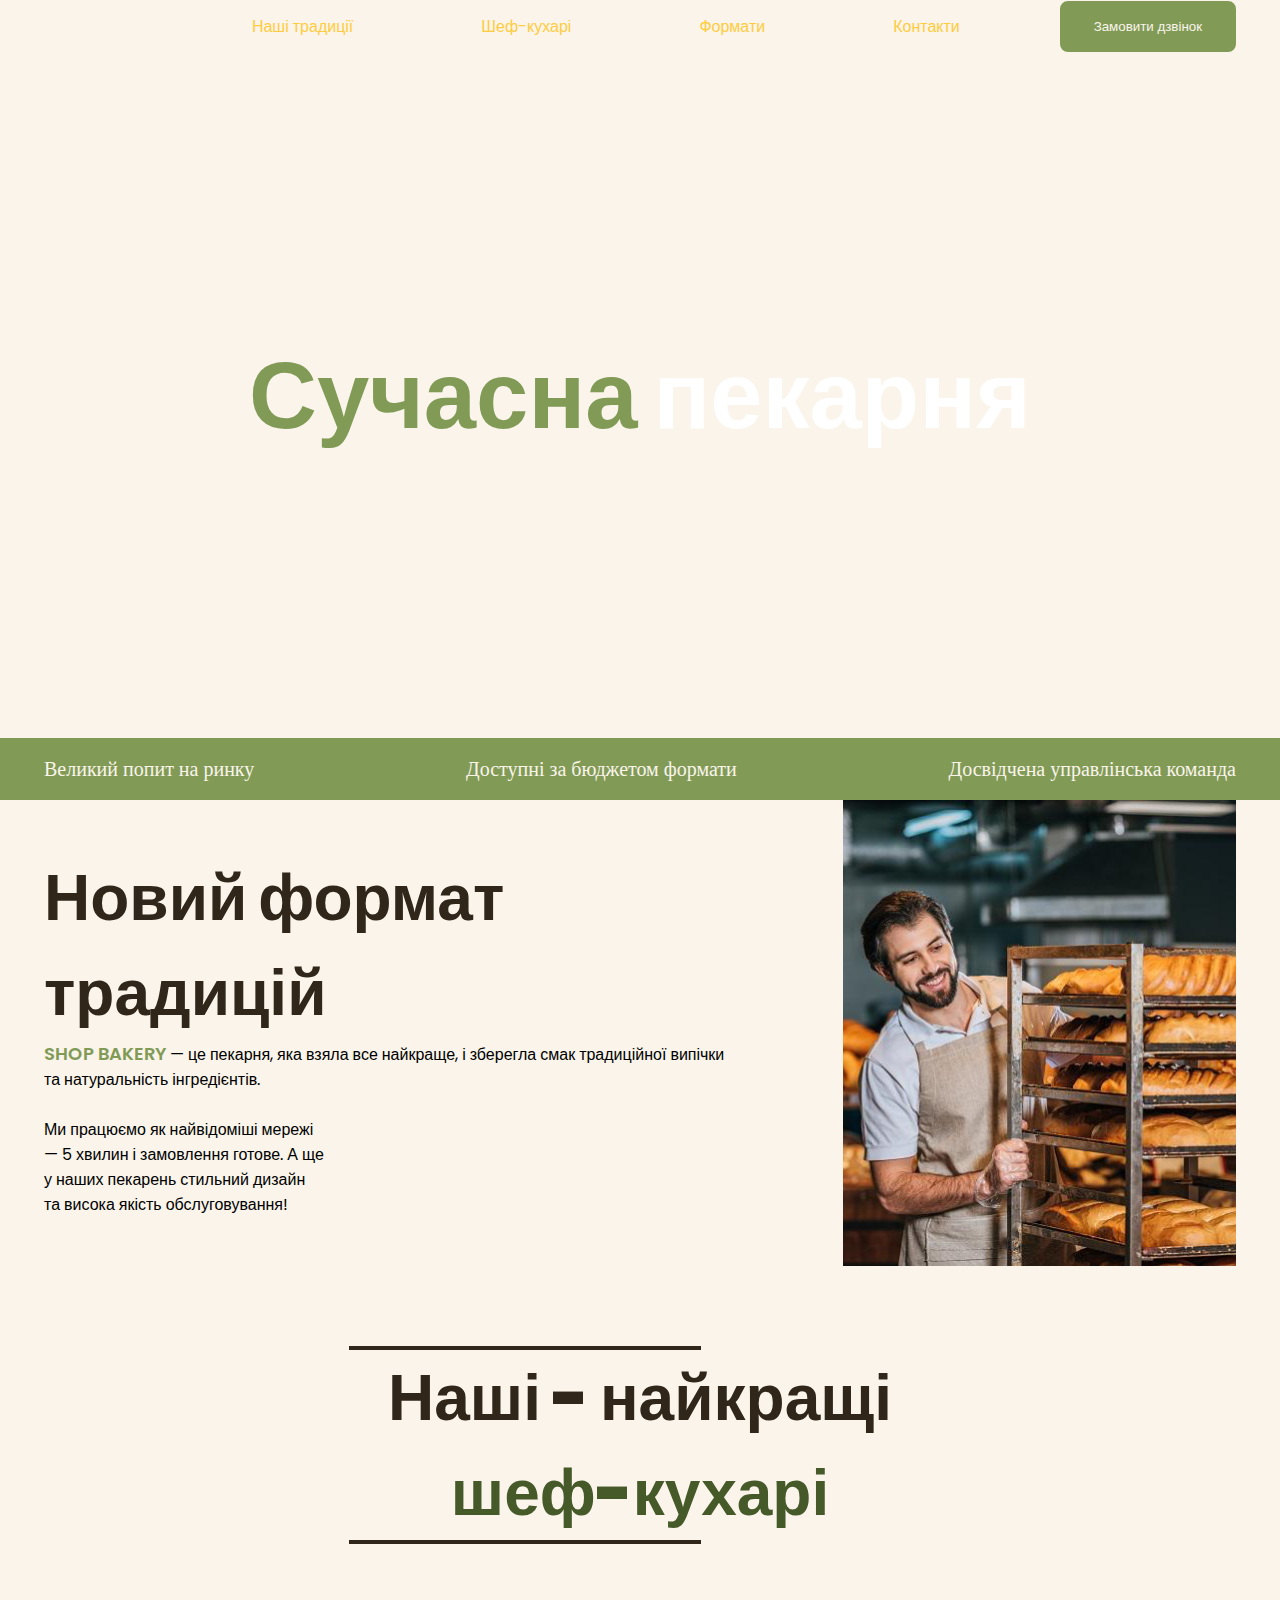
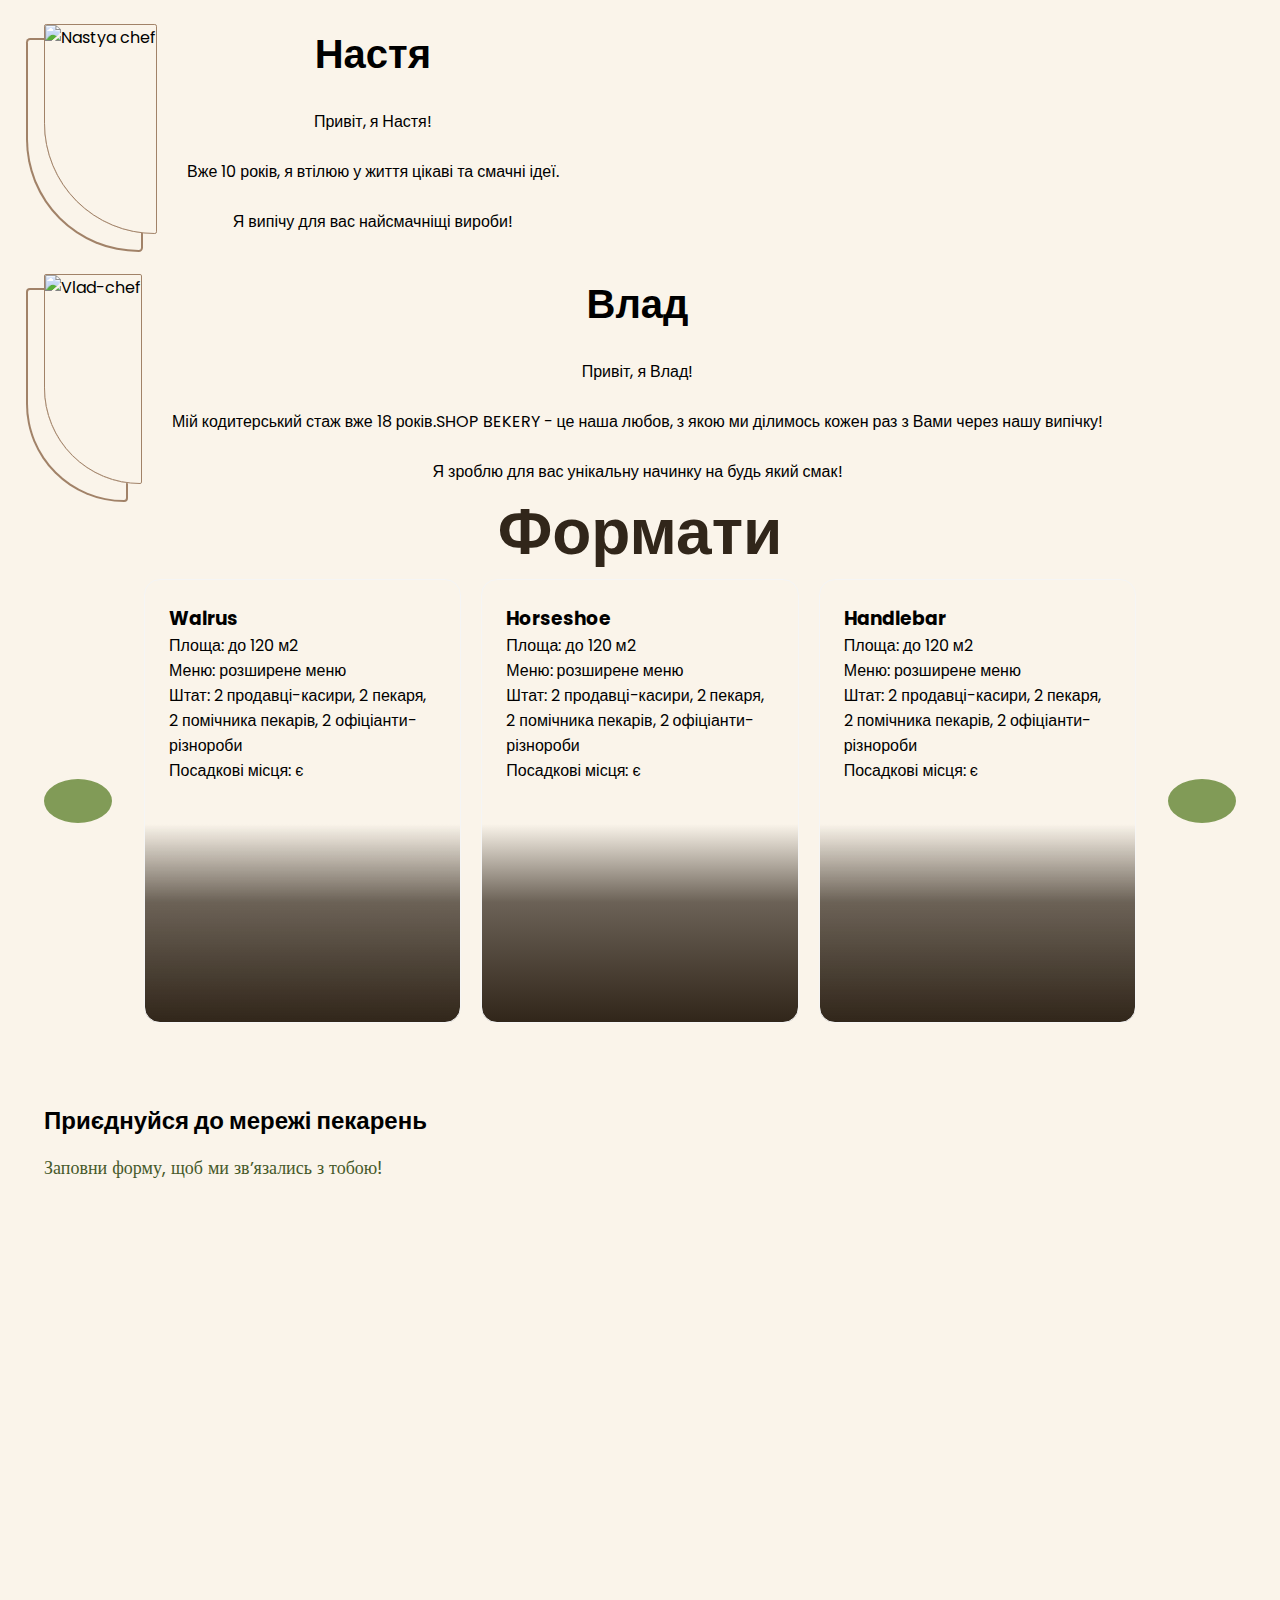
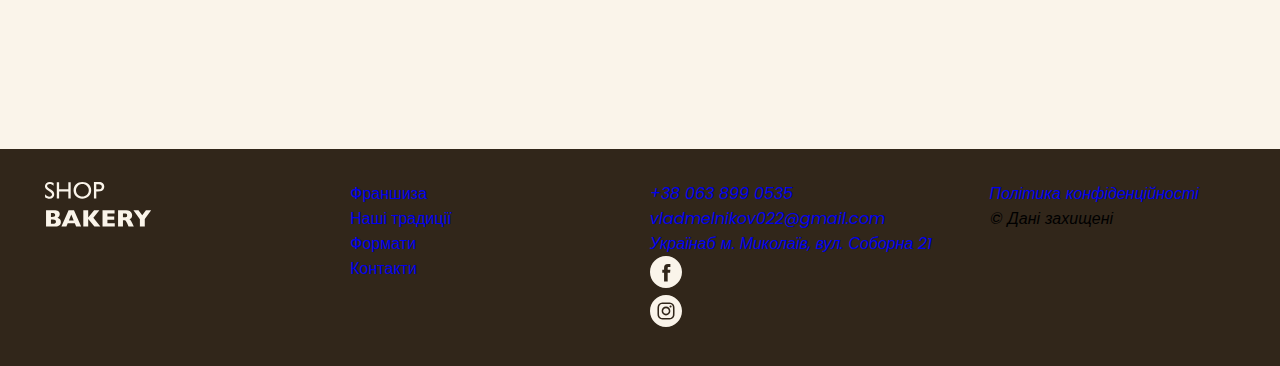
==== commit 66018380: "last update" ====
--- a/index.html
+++ b/index.html
@@ -90,7 +90,7 @@
                                 <P class="chef-text">Привіт, я Настя!</P>
                                 <br>
                                 <P class="chef-text">
-                                    Вже 10 років, я свтілюю
+                                    Вже 10 років, я втілюю
                                     у життя цікаві та смачні ідеї.
                                 </P>
                                 <br>
